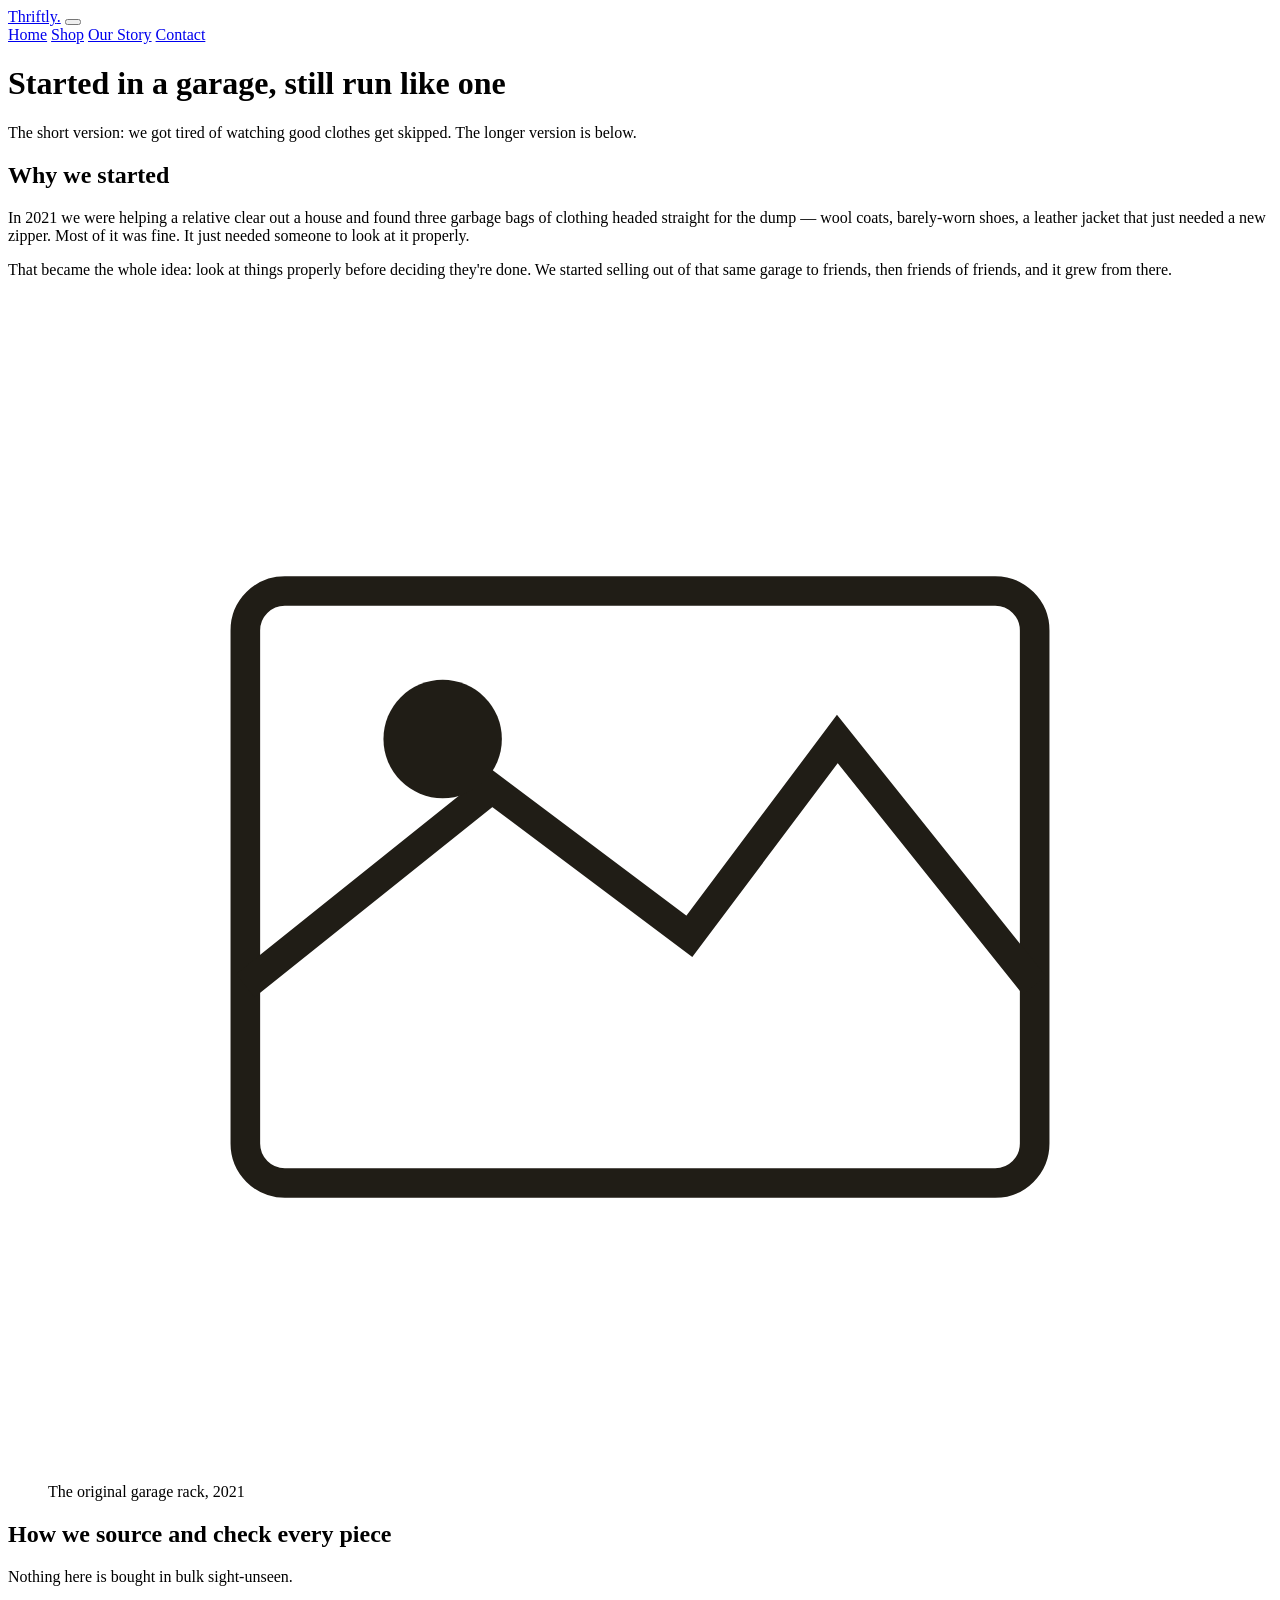
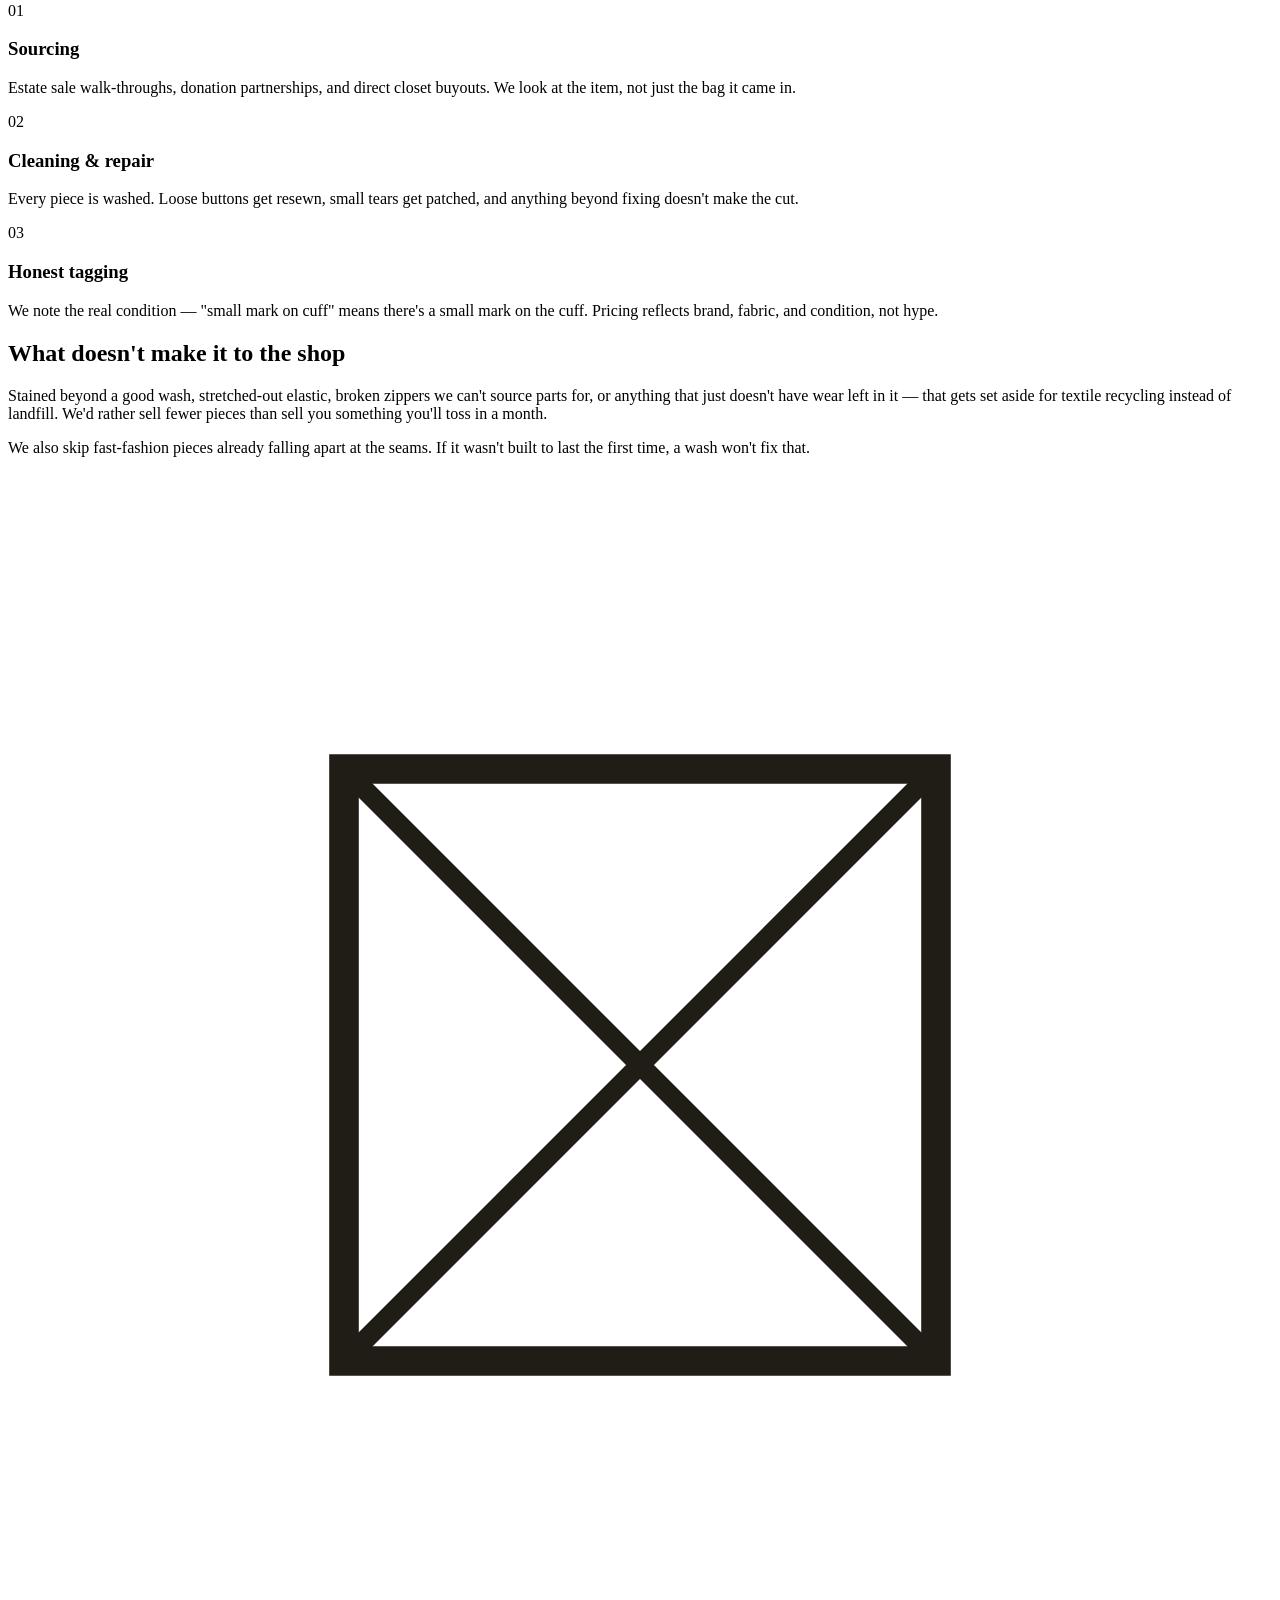
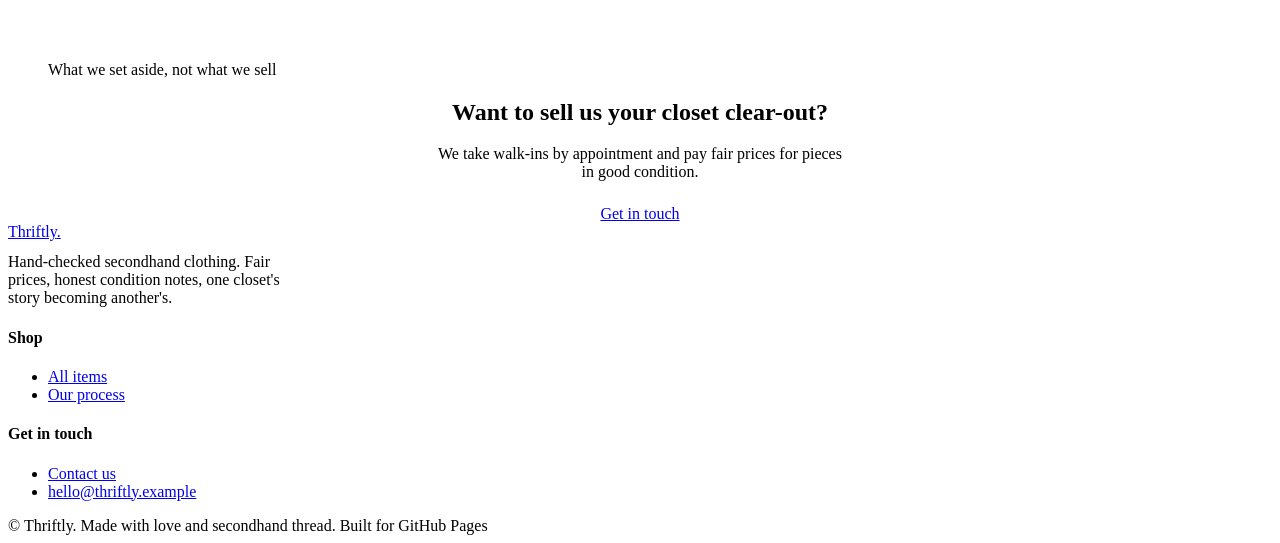
==== about.html @ 43ad6a33 "Add files via upload" ====
<!DOCTYPE html>
<html lang="en">
<head>
<meta charset="UTF-8">
<meta name="viewport" content="width=device-width, initial-scale=1.0">
<title>Our Story &mdash; Thriftly</title>
<meta name="description" content="How Thriftly sources, checks, and prices secondhand clothing &mdash; and why we started.">
<link rel="icon" href="data:image/svg+xml,<svg xmlns=%22http://www.w3.org/2000/svg%22 viewBox=%220 0 100 100%22><text y=%22.9em%22 font-size=%2290%22>%F0%9F%A7%B5</text></svg>">
<link rel="stylesheet" href="css/style.css">
</head>
<body>

<header class="site-header">
  <div class="wrap">
    <a href="index.html" class="logo">Thriftly<span class="dot">.</span></a>
    <button class="nav-toggle" aria-label="Toggle menu" aria-expanded="false" aria-controls="main-nav">
      <span></span>
    </button>
    <nav class="main-nav" id="main-nav">
      <a href="index.html">Home</a>
      <a href="shop.html">Shop</a>
      <a href="about.html" aria-current="page">Our Story</a>
      <a href="contact.html">Contact</a>
    </nav>
  </div>
</header>

<main>

  <div class="page-header">
    <div class="wrap">
      <h1>Started in a garage, still run like one</h1>
      <p>The short version: we got tired of watching good clothes get skipped. The longer version is below.</p>
    </div>
  </div>

  <section>
    <div class="wrap split">
      <div>
        <h2>Why we started</h2>
        <p>In 2021 we were helping a relative clear out a house and found three garbage bags of clothing headed straight for the dump &mdash; wool coats, barely-worn shoes, a leather jacket that just needed a new zipper. Most of it was fine. It just needed someone to look at it properly.</p>
        <p>That became the whole idea: look at things properly before deciding they're done. We started selling out of that same garage to friends, then friends of friends, and it grew from there.</p>
      </div>
      <figure class="polaroid">
        <div class="frame">
          <svg viewBox="0 0 120 120"><rect x="20" y="30" width="80" height="60" rx="4" fill="none" stroke="#201D16" stroke-width="3"/><path d="M20 70 L45 50 L65 65 L80 45 L100 70" fill="none" stroke="#201D16" stroke-width="3"/><circle cx="40" cy="45" r="6" fill="#201D16"/></svg>
        </div>
        <figcaption>The original garage rack, 2021</figcaption>
      </figure>
    </div>
  </section>

  <section class="band-kraft">
    <div class="wrap">
      <div class="section-head">
        <div>
          <h2>How we source and check every piece</h2>
          <p>Nothing here is bought in bulk sight-unseen.</p>
        </div>
      </div>
      <div class="steps">
        <div class="step">
          <span class="num">01</span>
          <h3>Sourcing</h3>
          <p>Estate sale walk-throughs, donation partnerships, and direct closet buyouts. We look at the item, not just the bag it came in.</p>
        </div>
        <div class="step">
          <span class="num">02</span>
          <h3>Cleaning &amp; repair</h3>
          <p>Every piece is washed. Loose buttons get resewn, small tears get patched, and anything beyond fixing doesn't make the cut.</p>
        </div>
        <div class="step">
          <span class="num">03</span>
          <h3>Honest tagging</h3>
          <p>We note the real condition &mdash; "small mark on cuff" means there's a small mark on the cuff. Pricing reflects brand, fabric, and condition, not hype.</p>
        </div>
      </div>
    </div>
  </section>

  <section>
    <div class="wrap split">
      <div>
        <h2>What doesn't make it to the shop</h2>
        <p>Stained beyond a good wash, stretched-out elastic, broken zippers we can't source parts for, or anything that just doesn't have wear left in it &mdash; that gets set aside for textile recycling instead of landfill. We'd rather sell fewer pieces than sell you something you'll toss in a month.</p>
        <p>We also skip fast-fashion pieces already falling apart at the seams. If it wasn't built to last the first time, a wash won't fix that.</p>
      </div>
      <figure class="polaroid">
        <div class="frame">
          <svg viewBox="0 0 120 120"><path d="M30 30 L90 30 L90 90 L30 90 Z" fill="none" stroke="#201D16" stroke-width="3"/><path d="M30 30 L90 90 M90 30 L30 90" stroke="#201D16" stroke-width="2"/></svg>
        </div>
        <figcaption>What we set aside, not what we sell</figcaption>
      </figure>
    </div>
  </section>

  <section class="band-ink">
    <div class="wrap" style="text-align:center;">
      <h2>Want to sell us your closet clear-out?</h2>
      <p style="margin:0 auto 24px; max-width:52ch;">We take walk-ins by appointment and pay fair prices for pieces in good condition.</p>
      <a href="contact.html" class="btn btn-rust">Get in touch</a>
    </div>
  </section>

</main>

<footer class="site-footer">
  <div class="wrap">
    <div class="cols">
      <div>
        <a href="index.html" class="logo">Thriftly<span class="dot">.</span></a>
        <p style="max-width:38ch; margin-top:12px;">Hand-checked secondhand clothing. Fair prices, honest condition notes, one closet's story becoming another's.</p>
      </div>
      <div>
        <h4>Shop</h4>
        <ul>
          <li><a href="shop.html">All items</a></li>
          <li><a href="about.html">Our process</a></li>
        </ul>
      </div>
      <div>
        <h4>Get in touch</h4>
        <ul>
          <li><a href="contact.html">Contact us</a></li>
          <li><a href="mailto:hello@thriftly.example">hello@thriftly.example</a></li>
        </ul>
      </div>
    </div>
    <div class="footer-bottom">
      <span>&copy; <span id="year"></span> Thriftly. Made with love and secondhand thread.</span>
      <span>Built for GitHub Pages</span>
    </div>
  </div>
</footer>

<script src="js/script.js"></script>
</body>
</html>
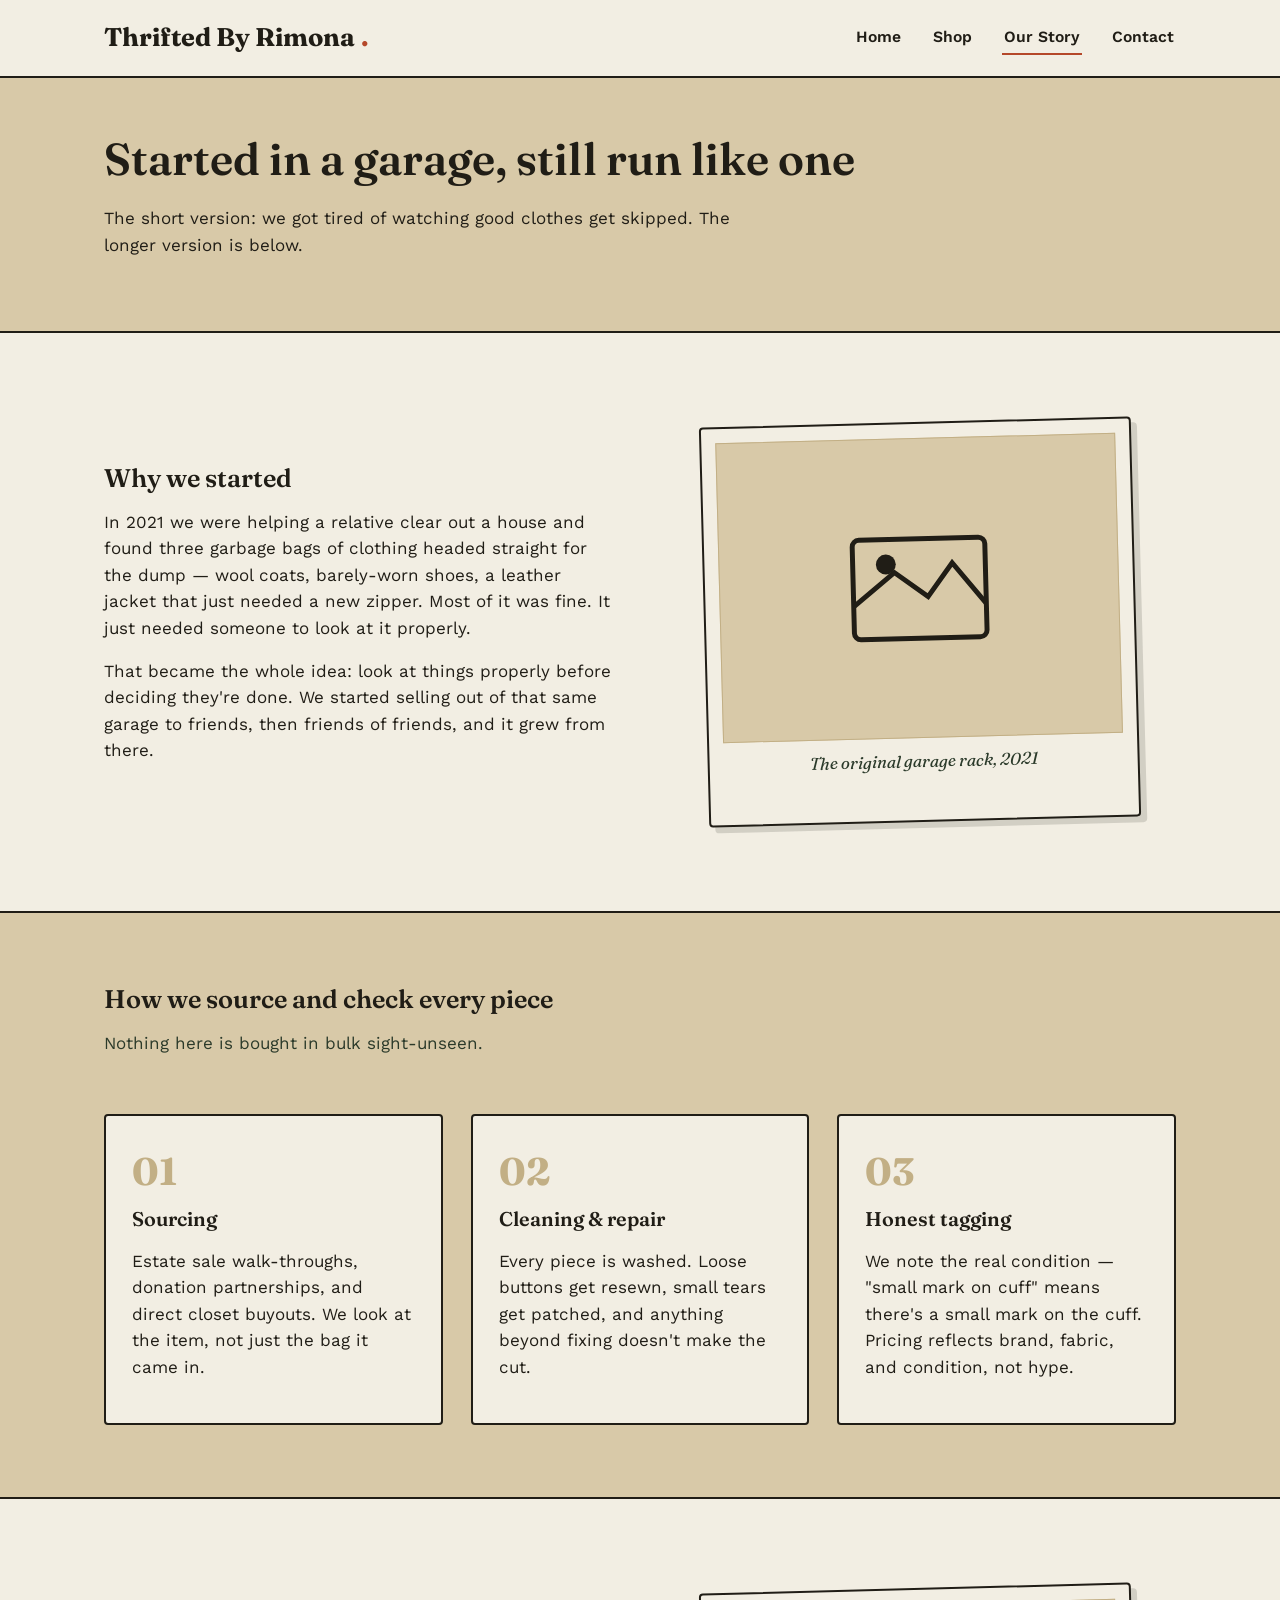
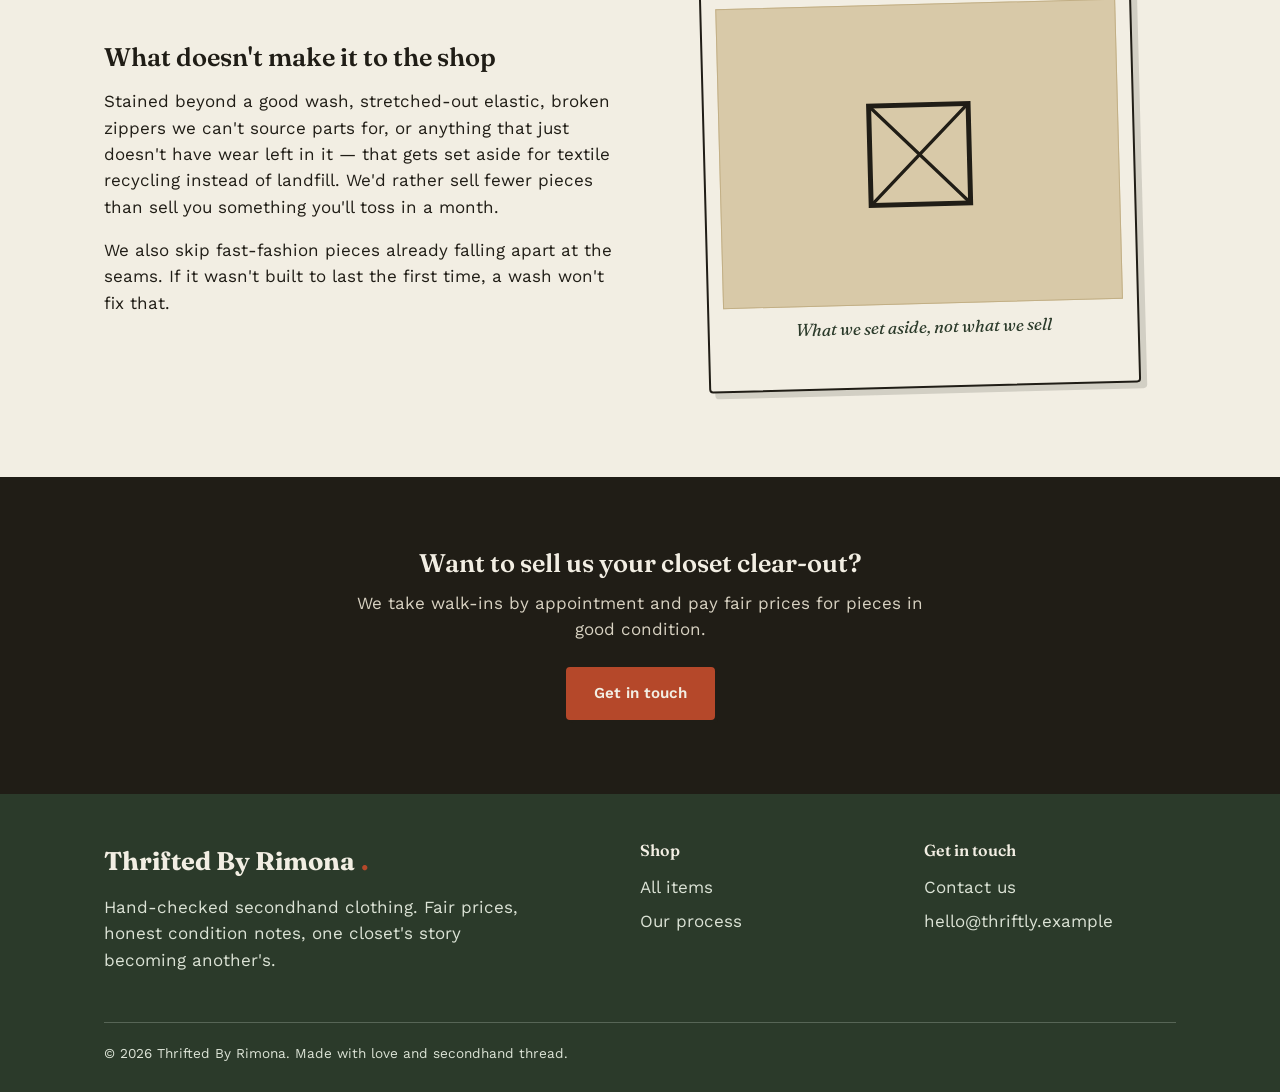
==== commit 81a8b269: "Update about.html" ====
--- a/about.html
+++ b/about.html
@@ -3,7 +3,7 @@
 <head>
 <meta charset="UTF-8">
 <meta name="viewport" content="width=device-width, initial-scale=1.0">
-<title>Our Story &mdash; Thriftly</title>
+<title>Our Story &mdash; Thrifted By Rimona</title>
 <meta name="description" content="How Thriftly sources, checks, and prices secondhand clothing &mdash; and why we started.">
 <link rel="icon" href="data:image/svg+xml,<svg xmlns=%22http://www.w3.org/2000/svg%22 viewBox=%220 0 100 100%22><text y=%22.9em%22 font-size=%2290%22>%F0%9F%A7%B5</text></svg>">
 <link rel="stylesheet" href="css/style.css">
@@ -12,7 +12,7 @@
 
 <header class="site-header">
   <div class="wrap">
-    <a href="index.html" class="logo">Thriftly<span class="dot">.</span></a>
+    <a href="index.html" class="logo">Thrifted By Rimona<span class="dot">.</span></a>
     <button class="nav-toggle" aria-label="Toggle menu" aria-expanded="false" aria-controls="main-nav">
       <span></span>
     </button>
@@ -108,7 +108,7 @@
   <div class="wrap">
     <div class="cols">
       <div>
-        <a href="index.html" class="logo">Thriftly<span class="dot">.</span></a>
+        <a href="index.html" class="logo">Thrifted By Rimona<span class="dot">.</span></a>
         <p style="max-width:38ch; margin-top:12px;">Hand-checked secondhand clothing. Fair prices, honest condition notes, one closet's story becoming another's.</p>
       </div>
       <div>
@@ -127,8 +127,8 @@
       </div>
     </div>
     <div class="footer-bottom">
-      <span>&copy; <span id="year"></span> Thriftly. Made with love and secondhand thread.</span>
-      <span>Built for GitHub Pages</span>
+      <span>&copy; <span id="year"></span> Thrifted By Rimona. Made with love and secondhand thread.</span>
+
     </div>
   </div>
 </footer>
--- a/css/style.css
+++ b/css/style.css
@@ -0,0 +1,587 @@
+@import url('https://fonts.googleapis.com/css2?family=Fraunces:ital,opsz,wght@0,9..144,400;0,9..144,600;0,9..144,700;1,9..144,500&family=Work+Sans:wght@400;500;600;700&display=swap');
+
+/* ---------- Tokens ---------- */
+:root {
+  --paper:        #F2EEE3;
+  --kraft:        #D8C9A8;
+  --kraft-dark:   #C2AF85;
+  --ink:          #201D16;
+  --forest:       #2B3A2A;
+  --mustard:      #D9A441;
+  --rust:         #B5482A;
+  --denim:        #3C5A70;
+
+  --font-display: 'Fraunces', Georgia, serif;
+  --font-body:    'Work Sans', -apple-system, sans-serif;
+
+  --radius-tag:   4px;
+  --border:       2px solid var(--ink);
+
+  --max-width: 1120px;
+}
+
+* { box-sizing: border-box; }
+
+html {
+  scroll-behavior: smooth;
+}
+
+body {
+  margin: 0;
+  background: var(--paper);
+  color: var(--ink);
+  font-family: var(--font-body);
+  font-size: 17px;
+  line-height: 1.55;
+  -webkit-font-smoothing: antialiased;
+}
+
+@media (prefers-reduced-motion: reduce) {
+  html { scroll-behavior: auto; }
+  * { animation-duration: 0.001ms !important; transition-duration: 0.001ms !important; }
+}
+
+img, svg { max-width: 100%; display: block; }
+
+a {
+  color: var(--forest);
+  text-decoration-thickness: 1px;
+  text-underline-offset: 3px;
+}
+
+a:focus-visible,
+button:focus-visible,
+input:focus-visible,
+textarea:focus-visible,
+select:focus-visible {
+  outline: 3px solid var(--denim);
+  outline-offset: 2px;
+}
+
+h1, h2, h3, h4 {
+  font-family: var(--font-display);
+  font-weight: 600;
+  line-height: 1.1;
+  margin: 0 0 0.5em;
+  color: var(--ink);
+}
+
+p { max-width: 62ch; }
+
+.wrap {
+  max-width: var(--max-width);
+  margin: 0 auto;
+  padding: 0 24px;
+}
+
+/* ---------- Buttons ---------- */
+.btn {
+  display: inline-flex;
+  align-items: center;
+  gap: 8px;
+  font-family: var(--font-body);
+  font-weight: 600;
+  font-size: 0.95rem;
+  padding: 13px 26px;
+  border-radius: var(--radius-tag);
+  border: var(--border);
+  background: var(--ink);
+  color: var(--paper);
+  cursor: pointer;
+  text-decoration: none;
+  transition: transform 0.15s ease, box-shadow 0.15s ease;
+  box-shadow: 3px 3px 0 rgba(32,29,22,0.25);
+}
+.btn:hover { transform: translate(-2px, -2px); box-shadow: 5px 5px 0 rgba(32,29,22,0.25); }
+.btn:active { transform: translate(0,0); box-shadow: 1px 1px 0 rgba(32,29,22,0.25); }
+
+.btn-outline {
+  background: transparent;
+  color: var(--ink);
+  box-shadow: 3px 3px 0 rgba(32,29,22,0.12);
+}
+
+.btn-rust { background: var(--rust); border-color: var(--rust); color: var(--paper); }
+.btn-rust:hover { box-shadow: 5px 5px 0 rgba(181,72,42,0.3); }
+
+/* ---------- Header ---------- */
+.site-header {
+  border-bottom: var(--border);
+  background: var(--paper);
+  position: sticky;
+  top: 0;
+  z-index: 40;
+}
+
+.site-header .wrap {
+  display: flex;
+  align-items: center;
+  justify-content: space-between;
+  padding-top: 18px;
+  padding-bottom: 18px;
+}
+
+.logo {
+  font-family: var(--font-display);
+  font-size: 1.6rem;
+  font-weight: 700;
+  color: var(--ink);
+  text-decoration: none;
+  display: flex;
+  align-items: baseline;
+  gap: 6px;
+}
+.logo .dot { color: var(--rust); }
+
+nav.main-nav {
+  display: flex;
+  align-items: center;
+  gap: 28px;
+}
+nav.main-nav a {
+  font-weight: 600;
+  font-size: 0.98rem;
+  color: var(--ink);
+  text-decoration: none;
+  padding: 4px 2px;
+  border-bottom: 2px solid transparent;
+}
+nav.main-nav a:hover,
+nav.main-nav a[aria-current="page"] {
+  border-bottom-color: var(--rust);
+}
+
+.nav-toggle {
+  display: none;
+  background: none;
+  border: var(--border);
+  border-radius: var(--radius-tag);
+  padding: 8px 10px;
+  cursor: pointer;
+}
+.nav-toggle span, .nav-toggle span::before, .nav-toggle span::after {
+  content: "";
+  display: block;
+  width: 22px;
+  height: 2px;
+  background: var(--ink);
+  position: relative;
+  transition: transform 0.2s ease;
+}
+.nav-toggle span::before { position: absolute; top: -7px; }
+.nav-toggle span::after { position: absolute; top: 7px; }
+
+@media (max-width: 780px) {
+  nav.main-nav {
+    position: absolute;
+    top: 100%;
+    left: 0;
+    right: 0;
+    background: var(--paper);
+    border-bottom: var(--border);
+    flex-direction: column;
+    align-items: flex-start;
+    gap: 0;
+    padding: 8px 24px 20px;
+    display: none;
+  }
+  nav.main-nav.open { display: flex; }
+  nav.main-nav a { width: 100%; padding: 12px 0; border-bottom: 1px solid var(--kraft-dark); }
+  .nav-toggle { display: block; }
+}
+
+/* ---------- Hero ---------- */
+.hero {
+  border-bottom: var(--border);
+  background:
+    radial-gradient(circle at 85% 20%, rgba(217,164,65,0.35), transparent 45%),
+    var(--paper);
+  overflow: hidden;
+}
+.hero .wrap {
+  display: grid;
+  grid-template-columns: 1.1fr 0.9fr;
+  gap: 40px;
+  align-items: center;
+  padding-top: 64px;
+  padding-bottom: 64px;
+}
+@media (max-width: 860px) {
+  .hero .wrap { grid-template-columns: 1fr; padding-top: 40px; padding-bottom: 40px; }
+}
+
+.hero-eyebrow-tag {
+  display: inline-flex;
+  align-items: center;
+  gap: 8px;
+  background: var(--mustard);
+  border: var(--border);
+  border-radius: var(--radius-tag);
+  padding: 6px 14px;
+  font-weight: 600;
+  font-size: 0.85rem;
+  margin-bottom: 20px;
+  transform: rotate(-2deg);
+}
+
+.hero h1 {
+  font-size: clamp(2.4rem, 5vw, 3.6rem);
+  max-width: 14ch;
+}
+
+.hero .lede {
+  font-size: 1.15rem;
+  color: var(--forest);
+  max-width: 46ch;
+  margin-bottom: 28px;
+}
+
+.hero-actions {
+  display: flex;
+  gap: 14px;
+  flex-wrap: wrap;
+  margin-bottom: 28px;
+}
+
+.hero-stats {
+  display: flex;
+  gap: 28px;
+  flex-wrap: wrap;
+}
+.hero-stats div { display: flex; flex-direction: column; }
+.hero-stats strong { font-family: var(--font-display); font-size: 1.6rem; }
+.hero-stats span { font-size: 0.85rem; color: var(--forest); }
+
+/* Hero rack illustration */
+.rack {
+  position: relative;
+  height: 340px;
+}
+.rack-bar {
+  position: absolute;
+  top: 10px; left: 0; right: 0;
+  height: 6px;
+  background: var(--ink);
+  border-radius: 3px;
+}
+.rack-bar::before, .rack-bar::after {
+  content: "";
+  position: absolute;
+  top: -34px;
+  width: 6px;
+  height: 40px;
+  background: var(--ink);
+}
+.rack-bar::before { left: 8%; }
+.rack-bar::after { right: 8%; }
+
+.hanger {
+  position: absolute;
+  top: 16px;
+  width: 108px;
+  animation: sway 5.5s ease-in-out infinite;
+  transform-origin: top center;
+}
+.hanger:nth-child(2) { left: 4%; animation-delay: 0s; }
+.hanger:nth-child(3) { left: 26%; width: 96px; top: 26px; animation-delay: 0.6s; }
+.hanger:nth-child(4) { left: 48%; width: 116px; animation-delay: 0.3s; }
+.hanger:nth-child(5) { left: 70%; width: 100px; top: 20px; animation-delay: 0.9s; }
+
+@keyframes sway {
+  0%, 100% { transform: rotate(-2deg); }
+  50% { transform: rotate(2deg); }
+}
+
+@media (prefers-reduced-motion: reduce) {
+  .hanger { animation: none; }
+}
+
+/* ---------- Sections ---------- */
+section { padding: 72px 0; }
+.section-head {
+  display: flex;
+  justify-content: space-between;
+  align-items: flex-end;
+  gap: 20px;
+  margin-bottom: 40px;
+  flex-wrap: wrap;
+}
+.section-head p { color: var(--forest); }
+
+.band-kraft { background: var(--kraft); border-top: var(--border); border-bottom: var(--border); }
+.band-ink { background: var(--ink); color: var(--paper); }
+.band-ink h2, .band-ink h3 { color: var(--paper); }
+.band-ink p { color: #D8D2C2; }
+
+/* ---------- Product / tag cards ---------- */
+.grid {
+  display: grid;
+  grid-template-columns: repeat(auto-fill, minmax(240px, 1fr));
+  gap: 24px;
+}
+
+.tag-card {
+  background: var(--paper);
+  border: var(--border);
+  border-radius: var(--radius-tag);
+  position: relative;
+  overflow: hidden;
+  display: flex;
+  flex-direction: column;
+}
+
+.tag-card .swatch {
+  aspect-ratio: 4/3.4;
+  display: flex;
+  align-items: center;
+  justify-content: center;
+  border-bottom: var(--border);
+  position: relative;
+}
+
+.tag-card .swatch svg { width: 56%; }
+
+.tag-card .swatch img {
+  width: 100%;
+  height: 100%;
+  object-fit: cover;   /* crops to fill the box instead of squishing */
+  object-position: center;
+}
+
+.stamp {
+  position: absolute;
+  top: 12px;
+  right: -34px;
+  background: var(--rust);
+  color: var(--paper);
+  font-family: var(--font-display);
+  font-weight: 700;
+  font-size: 0.72rem;
+  padding: 4px 40px;
+  transform: rotate(35deg);
+  letter-spacing: 0.04em;
+}
+
+.tag-card .info { padding: 16px 18px 18px; display: flex; flex-direction: column; gap: 6px; flex: 1; }
+.tag-card .cat { font-size: 0.78rem; font-weight: 600; color: var(--forest); }
+.tag-card h3 { font-size: 1.15rem; margin-bottom: 0; }
+.tag-card .meta { font-size: 0.85rem; color: var(--forest); }
+.tag-card .price-row {
+  margin-top: auto;
+  padding-top: 12px;
+  display: flex;
+  align-items: center;
+  justify-content: space-between;
+}
+.tag-card .price { font-family: var(--font-display); font-size: 1.3rem; font-weight: 700; }
+.tag-card .price .was { font-size: 0.85rem; font-weight: 500; text-decoration: line-through; color: var(--forest); margin-right: 6px; }
+.tag-card .add-btn {
+  border: var(--border);
+  background: var(--mustard);
+  border-radius: var(--radius-tag);
+  padding: 7px 14px;
+  font-weight: 700;
+  font-size: 0.85rem;
+  cursor: pointer;
+  transition: background 0.15s ease;
+}
+.tag-card .add-btn:hover { background: var(--rust); color: var(--paper); }
+
+/* ---------- Filters (shop page) ---------- */
+.filter-bar {
+  display: flex;
+  gap: 10px;
+  flex-wrap: wrap;
+  margin-bottom: 36px;
+}
+.filter-btn {
+  border: var(--border);
+  background: var(--paper);
+  border-radius: 999px;
+  padding: 8px 18px;
+  font-weight: 600;
+  font-size: 0.88rem;
+  cursor: pointer;
+}
+.filter-btn.active { background: var(--ink); color: var(--paper); }
+
+/* ---------- Process steps ---------- */
+.steps {
+  display: grid;
+  grid-template-columns: repeat(3, 1fr);
+  gap: 28px;
+}
+@media (max-width: 780px) { .steps { grid-template-columns: 1fr; } }
+.step {
+  border: var(--border);
+  border-radius: var(--radius-tag);
+  padding: 26px;
+  background: var(--paper);
+  position: relative;
+}
+.step .num {
+  font-family: var(--font-display);
+  font-size: 2.4rem;
+  font-weight: 700;
+  color: var(--kraft-dark);
+  margin-bottom: 8px;
+  display: block;
+}
+
+/* ---------- Story / about split ---------- */
+.split {
+  display: grid;
+  grid-template-columns: 1fr 1fr;
+  gap: 48px;
+  align-items: center;
+}
+@media (max-width: 860px) { .split { grid-template-columns: 1fr; } }
+
+.polaroid {
+  border: var(--border);
+  background: var(--paper);
+  padding: 14px 14px 46px;
+  border-radius: var(--radius-tag);
+  transform: rotate(-1.5deg);
+  box-shadow: 6px 6px 0 rgba(32,29,22,0.15);
+}
+.polaroid .frame {
+  aspect-ratio: 4/3;
+  background: var(--kraft);
+  border: 1px solid var(--kraft-dark);
+  display: flex;
+  align-items: center;
+  justify-content: center;
+}
+.polaroid .frame svg { width: 50%; }
+.polaroid figcaption {
+  margin-top: 10px;
+  font-family: var(--font-display);
+  font-style: italic;
+  text-align: center;
+  color: var(--forest);
+}
+
+/* ---------- Testimonials ---------- */
+.quote-grid {
+  display: grid;
+  grid-template-columns: repeat(3, 1fr);
+  gap: 24px;
+}
+@media (max-width: 860px) { .quote-grid { grid-template-columns: 1fr; } }
+.quote {
+  border: var(--border);
+  border-radius: var(--radius-tag);
+  padding: 24px;
+  background: var(--paper);
+}
+.quote p { font-family: var(--font-display); font-size: 1.1rem; font-style: italic; }
+.quote cite { font-style: normal; font-weight: 600; font-size: 0.9rem; display: block; margin-top: 12px; }
+
+/* ---------- Newsletter ---------- */
+.newsletter {
+  border: var(--border);
+  border-radius: var(--radius-tag);
+  background: var(--mustard);
+  padding: 40px;
+  display: flex;
+  justify-content: space-between;
+  align-items: center;
+  gap: 24px;
+  flex-wrap: wrap;
+}
+.newsletter form { display: flex; gap: 10px; flex-wrap: wrap; }
+.newsletter input[type="email"] {
+  border: var(--border);
+  border-radius: var(--radius-tag);
+  padding: 12px 16px;
+  font-family: var(--font-body);
+  font-size: 0.95rem;
+  min-width: 240px;
+}
+
+/* ---------- Forms (contact) ---------- */
+.form-grid {
+  display: grid;
+  grid-template-columns: 1fr 1fr;
+  gap: 40px;
+  align-items: start;
+}
+@media (max-width: 860px) { .form-grid { grid-template-columns: 1fr; } }
+
+.field { margin-bottom: 18px; }
+.field label {
+  display: block;
+  font-weight: 600;
+  font-size: 0.9rem;
+  margin-bottom: 6px;
+}
+.field input, .field textarea, .field select {
+  width: 100%;
+  border: var(--border);
+  border-radius: var(--radius-tag);
+  padding: 12px 14px;
+  font-family: var(--font-body);
+  font-size: 0.98rem;
+  background: var(--paper);
+}
+.field textarea { min-height: 130px; resize: vertical; }
+
+.form-note {
+  margin-top: 16px;
+  font-size: 0.9rem;
+  padding: 12px 14px;
+  border-radius: var(--radius-tag);
+  border: var(--border);
+  background: var(--kraft);
+  display: none;
+}
+.form-note.show { display: block; }
+
+.info-card {
+  border: var(--border);
+  border-radius: var(--radius-tag);
+  padding: 26px;
+  background: var(--kraft);
+}
+.info-card h3 { margin-top: 0; }
+.info-card ul { list-style: none; padding: 0; margin: 0; }
+.info-card li { padding: 10px 0; border-top: 1px solid var(--kraft-dark); }
+.info-card li:first-child { border-top: none; }
+
+/* ---------- Footer ---------- */
+footer.site-footer {
+  border-top: var(--border);
+  background: var(--forest);
+  color: #DCE3D6;
+  padding: 48px 0 28px;
+}
+footer.site-footer .cols {
+  display: grid;
+  grid-template-columns: 2fr 1fr 1fr;
+  gap: 32px;
+  margin-bottom: 32px;
+}
+@media (max-width: 700px) { footer.site-footer .cols { grid-template-columns: 1fr; } }
+footer.site-footer h4 { color: var(--paper); font-size: 1rem; margin-bottom: 14px; }
+footer.site-footer a { color: #DCE3D6; text-decoration: none; }
+footer.site-footer a:hover { text-decoration: underline; }
+footer.site-footer ul { list-style: none; padding: 0; margin: 0; display: flex; flex-direction: column; gap: 8px; }
+footer.site-footer .logo { color: var(--paper); }
+.footer-bottom {
+  border-top: 1px solid rgba(220,227,214,0.25);
+  padding-top: 20px;
+  font-size: 0.85rem;
+  display: flex;
+  justify-content: space-between;
+  flex-wrap: wrap;
+  gap: 8px;
+}
+
+/* ---------- Page header (non-home) ---------- */
+.page-header {
+  border-bottom: var(--border);
+  background: var(--kraft);
+  padding: 56px 0;
+}
+.page-header h1 { font-size: clamp(2rem, 4vw, 2.8rem); max-width: none; }
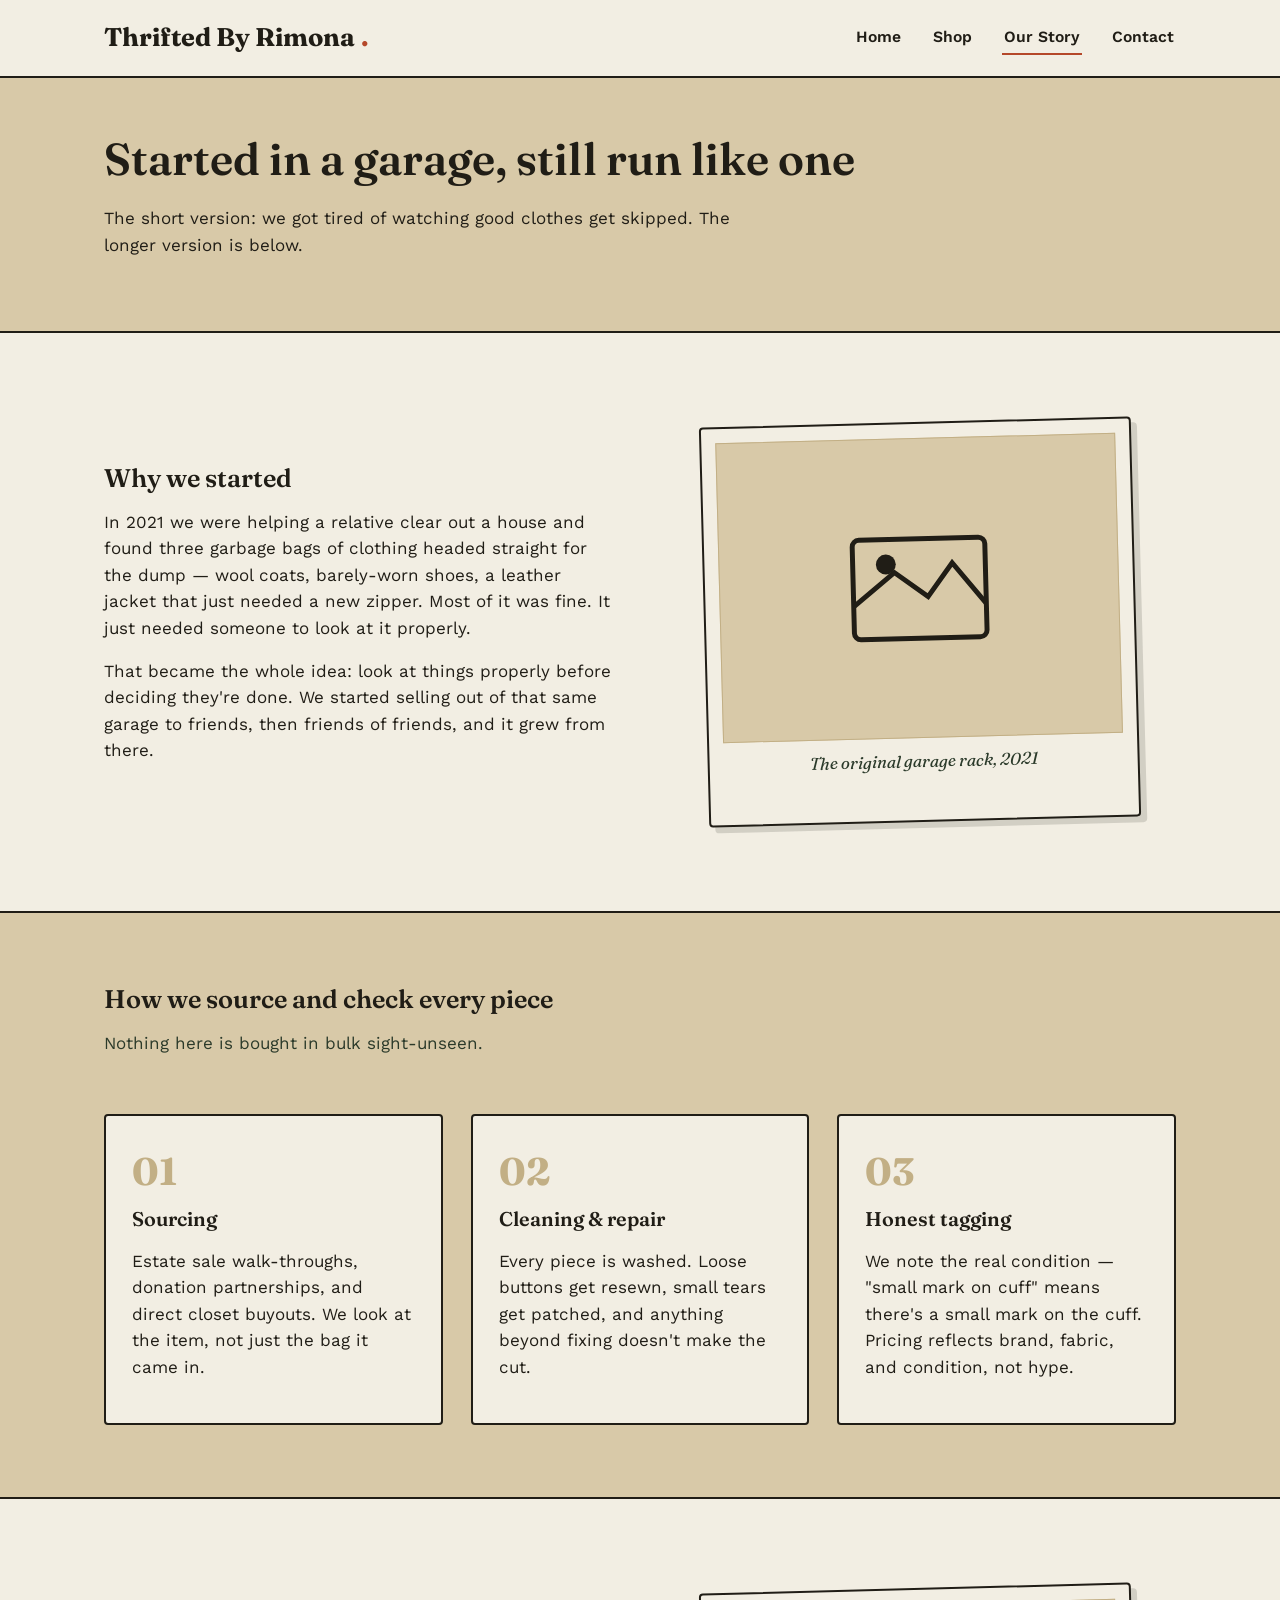
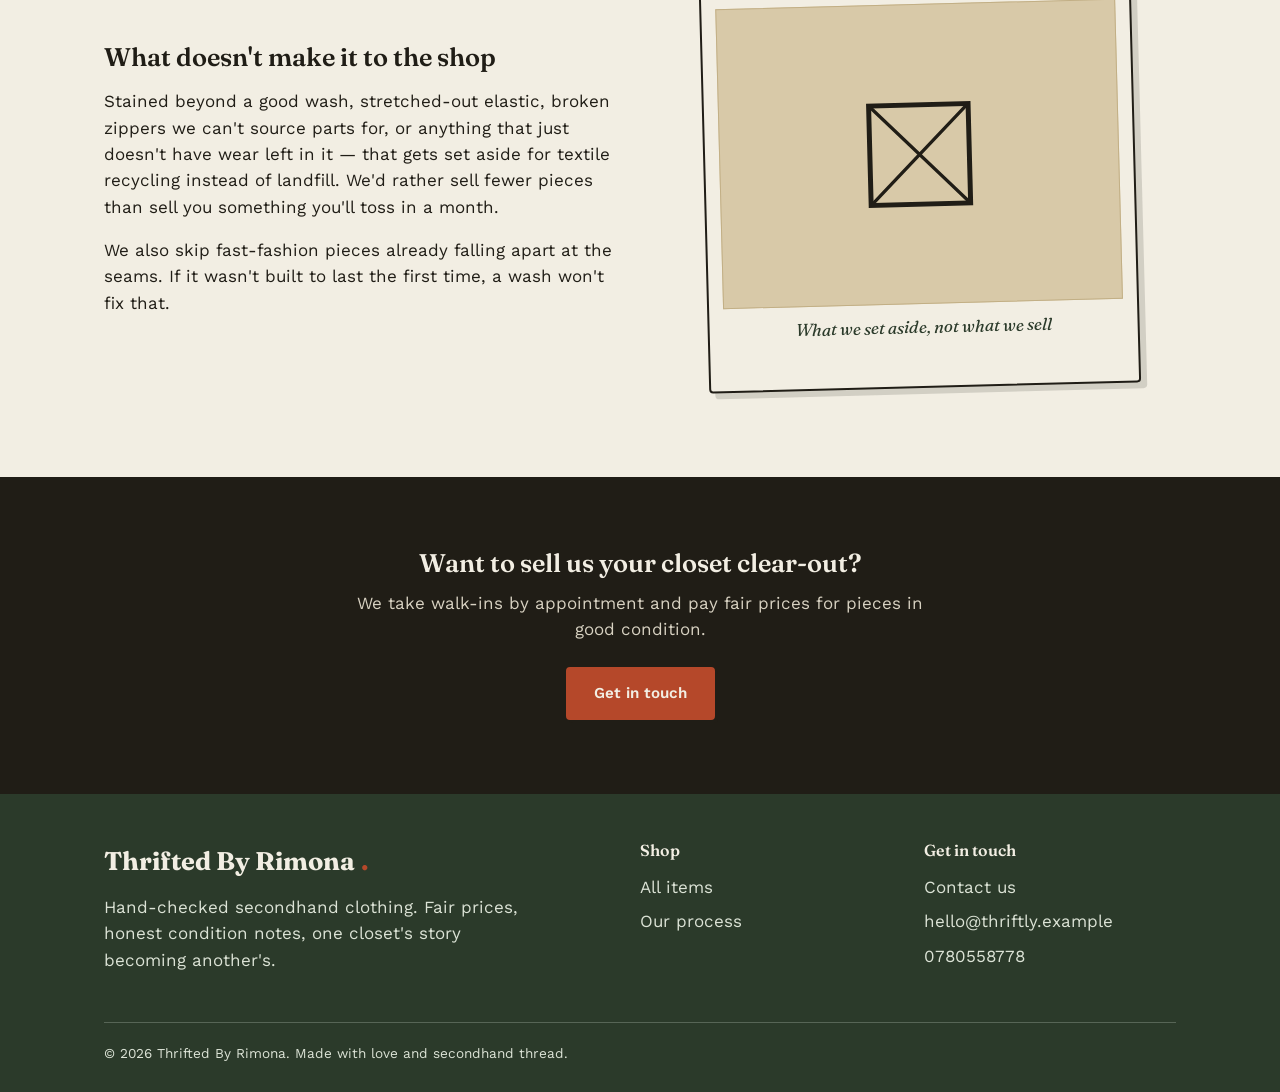
==== commit c0c10feb: "Add phone number to contact section" ====
--- a/about.html
+++ b/about.html
@@ -123,6 +123,7 @@
         <ul>
           <li><a href="contact.html">Contact us</a></li>
           <li><a href="mailto:hello@thriftly.example">hello@thriftly.example</a></li>
+          <span>0780558778</span>
         </ul>
       </div>
     </div>
